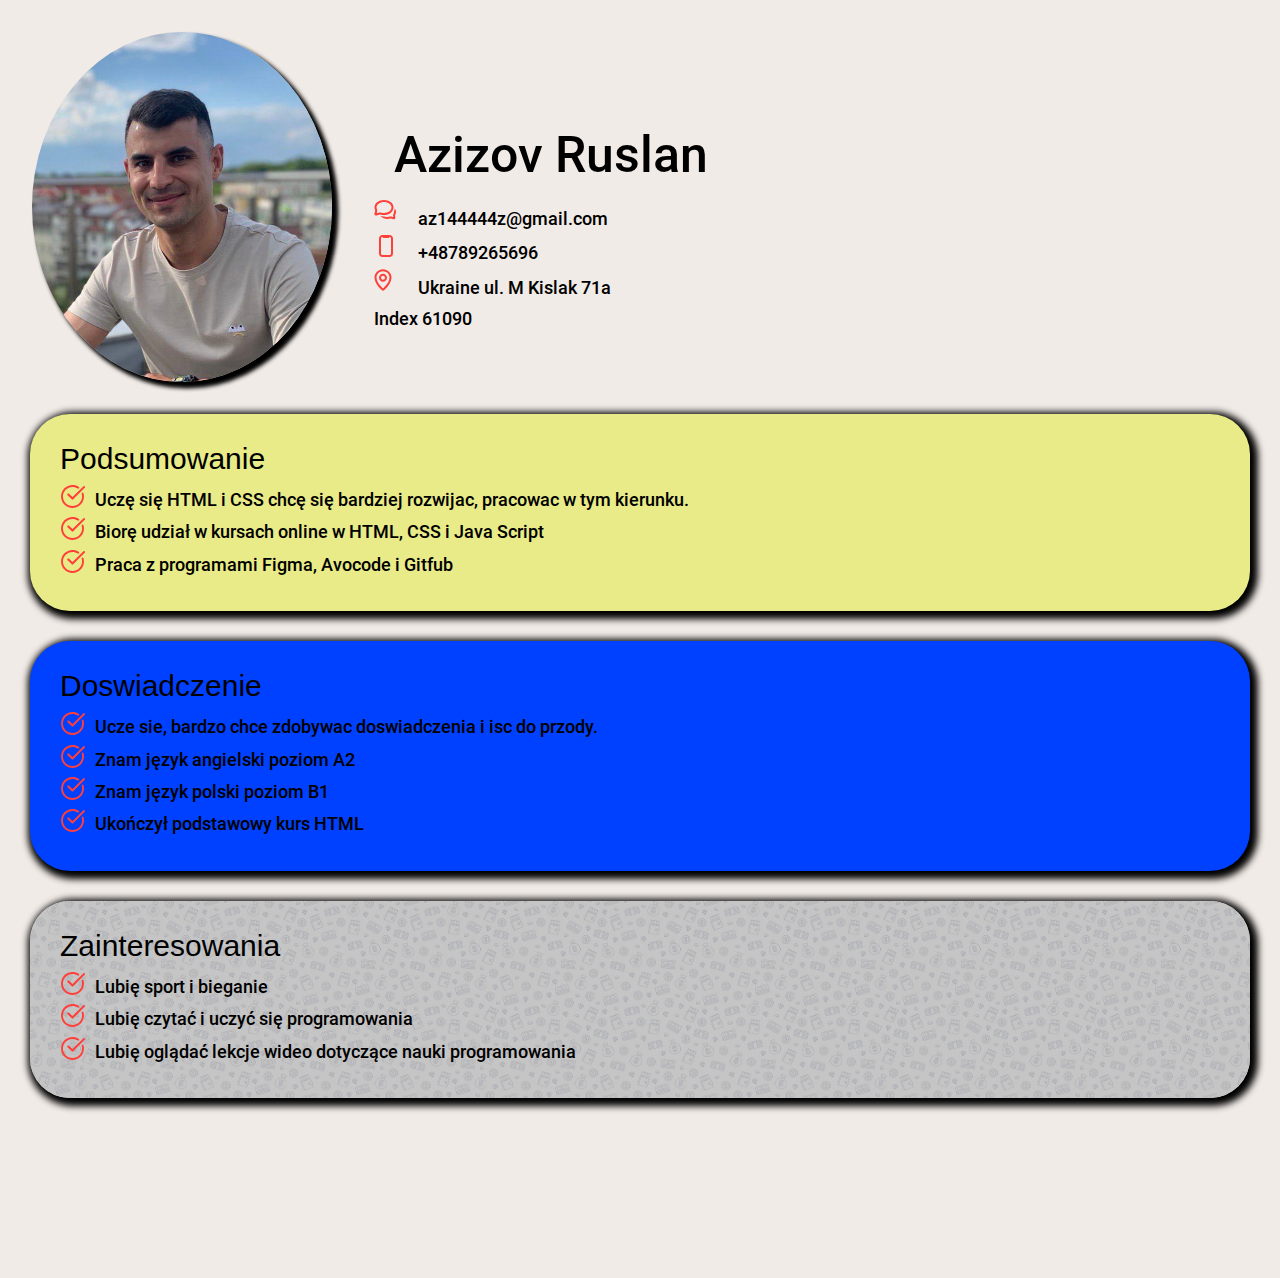
==== index.html @ 08208884 "Add files via upload" ====
<!DOCTYPE html>
<html lang="pl">
<head>
    <meta charset="UTF-8">
    <meta http-equiv="X-UA-Compatible" content="IE=edge">
    <meta name="viewport" content="width=device-width, initial-scale=1.0">
    <title>Azizov Ruslan CV</title>
     <link rel="stylesheet" href="css/style.css">
</head>
<body>
    <div class="container__body">
        <table>
            <td>
                <div class="container__img img">
                    <img class="img" src="img/IMG_7092 2.JPG" alt="It is my photo">
                 </div>
            </td>
            <td>
                <div class="container__text-content">
                    <h1>Azizov Ruslan</h1>
                        <ul class="container__list">
                            <li class="container__list__mail">
                                az144444z@gmail.com
                            </li>
                            <li class="container__list__tel">
                                +48789265696
                            </li>
                            <li class="container__list__map">
                                Ukraine
                                ul. M Kislak 71a <br>
                                Index 61090
                            </li>
                        </ul>
                 </div>
            </td>
        </table>

                <div class="container__item">
                <div class="container__item__work work">
                    <h2 class="work__title">Podsumowanie</h2>
                    <ul>
                        <li class="work__list">
                            Uczę się HTML i CSS chcę się bardziej rozwijac, pracowac w tym kierunku.
                        </li>
                        <li class="work__list">
                            Biorę udział w kursach online w HTML, CSS i Java Script
                        </li>
                        <li class="work__list">
                            Praca z programami Figma, Avocode i Gitfub
                        </li>
                    </ul>
                </div>

                    <div class="container__item__hobby hobby">
                        <h2 class="hobby__title">Doswiadczenie</h2>
                        <ul>
                            <li class="hobby__list">
                                Ucze sie, bardzo chce zdobywac doswiadczenia i isc do przody.
                            </li>
                            <li class="hobby__list">
                                 Znam język angielski poziom A2
                            </li>
                            <li class="hobby__list">
                                Znam język polski poziom B1
                            </li>
                            <li class="hobby__list">
                            Ukończył podstawowy kurs HTML
                          </li>
                        </ul>
                </div>

                <div class="container__item__survey survey">
                    <h2 class="survey__title">Zainteresowania</h2>
                        <ul>
                            <li class="survey__list">
                                Lubię sport i bieganie
                            </li>
                            <li class="survey__list">
                                Lubię czytać i uczyć się programowania
                            </li>
                            <li class="survey__list">
                              Lubię oglądać lekcje wideo dotyczące nauki programowania
                            </li>
                        </ul>
                </div>
            </div>
    </div>
    <br><br><br><br><br><br><br><br><br><br>
</body>
</html>
---- css/style.css ----
*{
    padding: 0;
    margin: 0;
    border: 0;  
}
*,*:before,*:after{
-moz-box-sizing: border-box;
-webkit-box-sizing: border-box;
box-sizing: border-box;
}

:focus,:active{outline: none;}
a:focus,a:active{outline: none;}

nav,footer,header,aside{display: block;}

html,body{
    height: 100%;
    width: 100%;
    font-size: 100%;
    line-height: 1;
    font-size: 14px;
    -ms-text-size-adjust: 100%;
    -moz-text-size-adjust: 100%;
    -webkit-text-size-adjust: 100%;
}

input,button,textarea{font-family: inherit;}

input::-ms-clear{display: none;}
button{cursor: pointer;}
button::-moz-focus-inner {padding: 0; border: 0;}
a,a:visited{text-decoration:none;}
a:hover{text-decoration: none;}
ul li{list-style: none;}
img{vertical-align: top;}

h1,h2,h3,h4,h5,h6{font-size:inherit;font-weight: 400;}
/* ---------------------------- */

@font-face {
    font-family: "Roboto";
    src: url("../fonts/Roboto-Medium.woff2") format("woff2"), url("../fonts/Roboto-Medium.woff") format("woff");
    font-display: swap;
    font-weight: 500;
    font-style: normal;
}

[class*="-container"]{
    max-width: 1000px;
    margin: 0 auto;
}


body{ 
    padding: 30px;
    background:rgb(241, 235, 231) ;
    font-family: Roboto;
    font-size: 18px;
}
.container__img{
    line-height: 140%;
    margin-right: 50px;
}

container__text-content,h1{
    color: #000;
    font-size: 50px;
    margin: 20px;
}

.container__list{
    line-height: 170%;
    position: relative;
}

.container__list__mail::before{
    background: url(../img/1.svg)  0 0  no-repeat;
    content: "";
    width: 25px;
    height: 25px;
    display: inline-block;
    margin-right: 15px;
}

.container__list__mail:hover::before{
    transition: all 0.8s ease 0s;
    transform: scale(1.5);
}



.container__list__tel::before{
    background: url(../img/2.svg)  0 0  no-repeat;
    content: "";
    width: 25px;
    height: 25px;
    display: inline-block;
    margin-right: 15px;
}

.container__list__tel:hover::before{
    transition: all 0.8s ease 0s;
    transform: scale(1.5);
}


.container__list__map::before{
    background: url(../img/Pin/Pin.svg)  0 0  no-repeat;
    content: "";
    width: 25px;
    height: 25px;
    display: inline-block;
    margin-right: 15px;
}

.container__list__map:hover::before{
    transition: all 0.8s ease 0s;
    transform: scale(1.5);
}

.img{
    max-height: 350px;
    max-width: 300px;
    border-radius: 50%;
    box-shadow: 5px 5px 5px;
    margin-bottom: 30px;
    margin-right: 40px;
    height: 100%;
    width: 100%;
}


.container__item__work{
    position: relative;
    min-height: 150px;
    min-width: 700px;
    background: rgb(232, 235, 135);
    box-shadow: 3px 3px 7px 5px;
    border-radius: 40px;
    margin-bottom: 30px;
    padding: 30px;
}

.work__title{
    margin-bottom: 10px;
    font-family: Arial, Helvetica, sans-serif;
    font-size: 30px;
}

.work__list{
    background: url(../img/check.svg) 0 0 / 25px no-repeat;
    position: relative;
    top: 0;
    left: 0;
    padding-left: 35px;
    line-height: 180%;
}

.container__item__hobby{
    min-height: 150px;
    min-width: 700px;
    box-shadow: 3px 3px 7px 5px;
    border-radius: 40px;
    margin-bottom: 30px;
    padding: 30px;
    background: #0041ff
}

.hobby__title{
    margin-bottom: 10px;
    font-family: Arial, Helvetica, sans-serif;  
    font-size: 30px;
}

.hobby__list{
    background: url(../img/check.svg) 0 0 / 25px no-repeat;
    position: relative;
    top: 0;
    left: 0;
    padding-left: 35px;
    line-height: 180%;
}

.container__item__survey{
    min-height: 150px;
    min-width: 700px;
    box-shadow: 3px 3px 7px 5px;
    border-radius: 40px;
    padding: 30px;
    background: url(../img/bg_repeat.jpg) 0 0 / 100px repeat;
}

.survey__title{
    margin-bottom: 10px;
    font-family: Arial, Helvetica, sans-serif;  
    font-size: 30px;   
}

.survey__list{
    background: url(../img/check.svg) 0 0 / 25px no-repeat;
    position: relative;
    top: 0;
    left: 0;
    padding-left: 35px;
    line-height: 180%;
    line-height: 180%; 
}
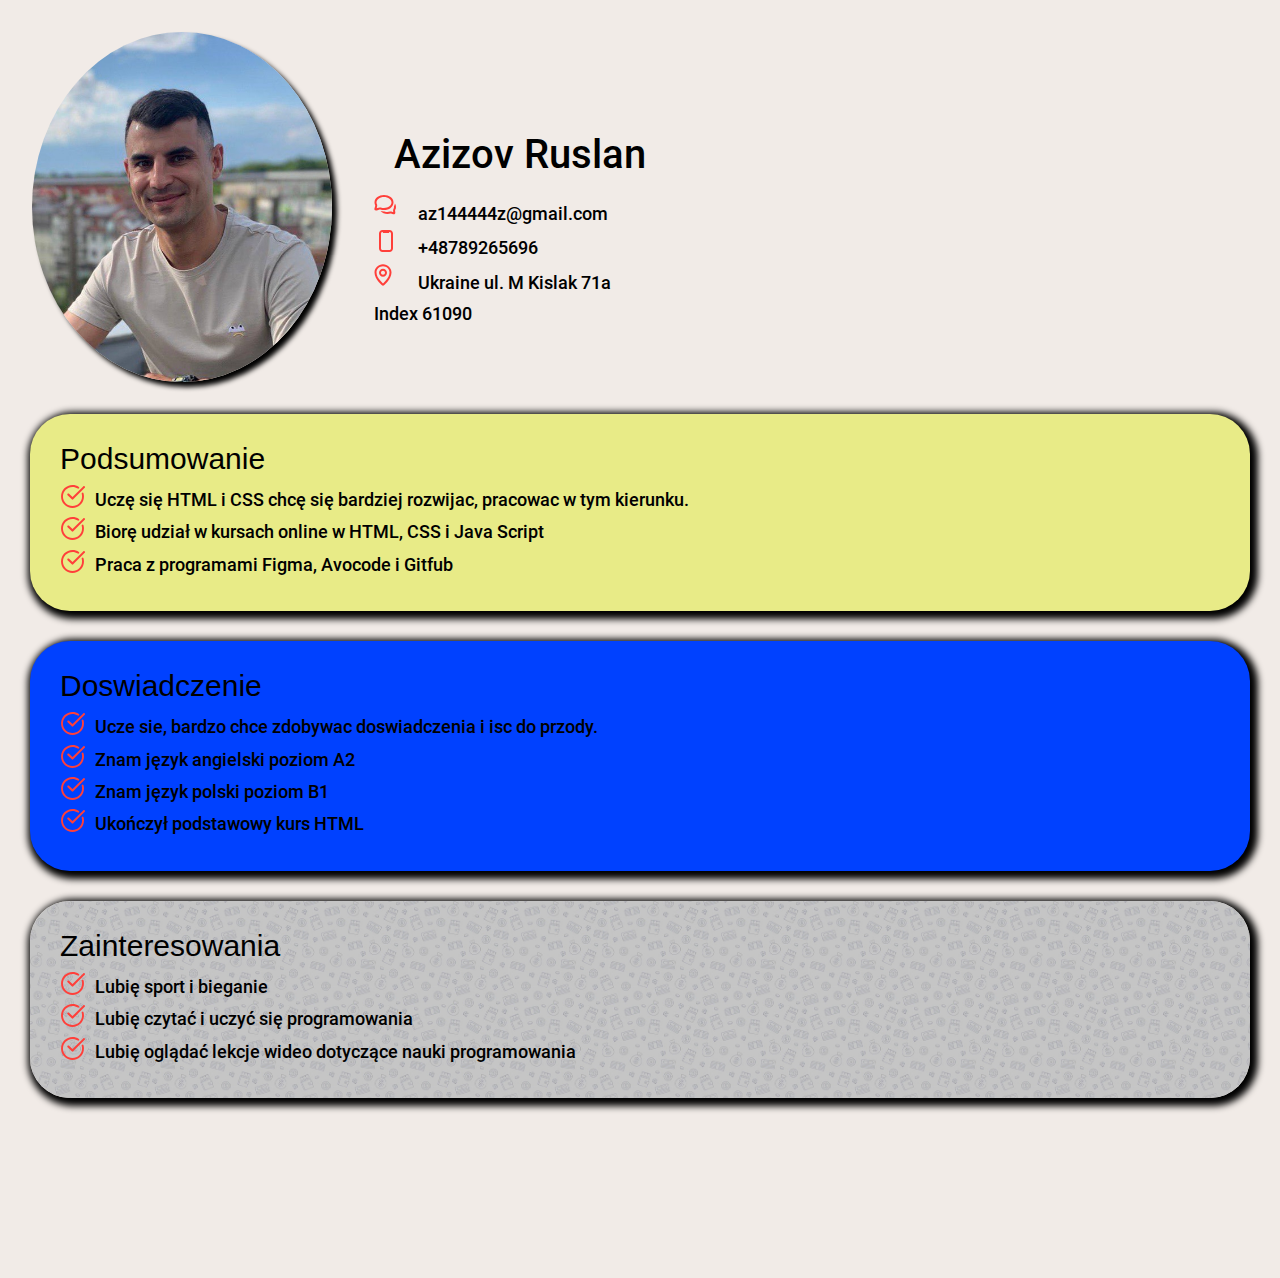
==== commit b10e96b0: "Add files via upload" ====
--- a/index.html
+++ b/index.html
@@ -11,13 +11,11 @@
     <div class="container__body">
         <table>
             <td>
-                <div class="container__img img">
-                    <img class="img" src="img/IMG_7092 2.JPG" alt="It is my photo">
-                 </div>
+                <img class="container__img" src="img/IMG_7092 2.JPG" alt="It is my photo">
             </td>
             <td>
-                <div class="container__text-content">
-                    <h1>Azizov Ruslan</h1>
+                <div class="container__content">
+                    <h1 class="container__title">Azizov Ruslan</h1>
                         <ul class="container__list">
                             <li class="container__list__mail">
                                 az144444z@gmail.com
--- a/css/style.css
+++ b/css/style.css
@@ -58,15 +58,11 @@
     font-family: Roboto;
     font-size: 18px;
 }
-.container__img{
-    line-height: 140%;
-    margin-right: 50px;
-}
-
-container__text-content,h1{
+
+.container__title{
     color: #000;
-    font-size: 50px;
     margin: 20px;
+    font-size: 40px;
 }
 
 .container__list{
@@ -119,7 +115,7 @@
     transform: scale(1.5);
 }
 
-.img{
+.container__img{
     max-height: 350px;
     max-width: 300px;
     border-radius: 50%;
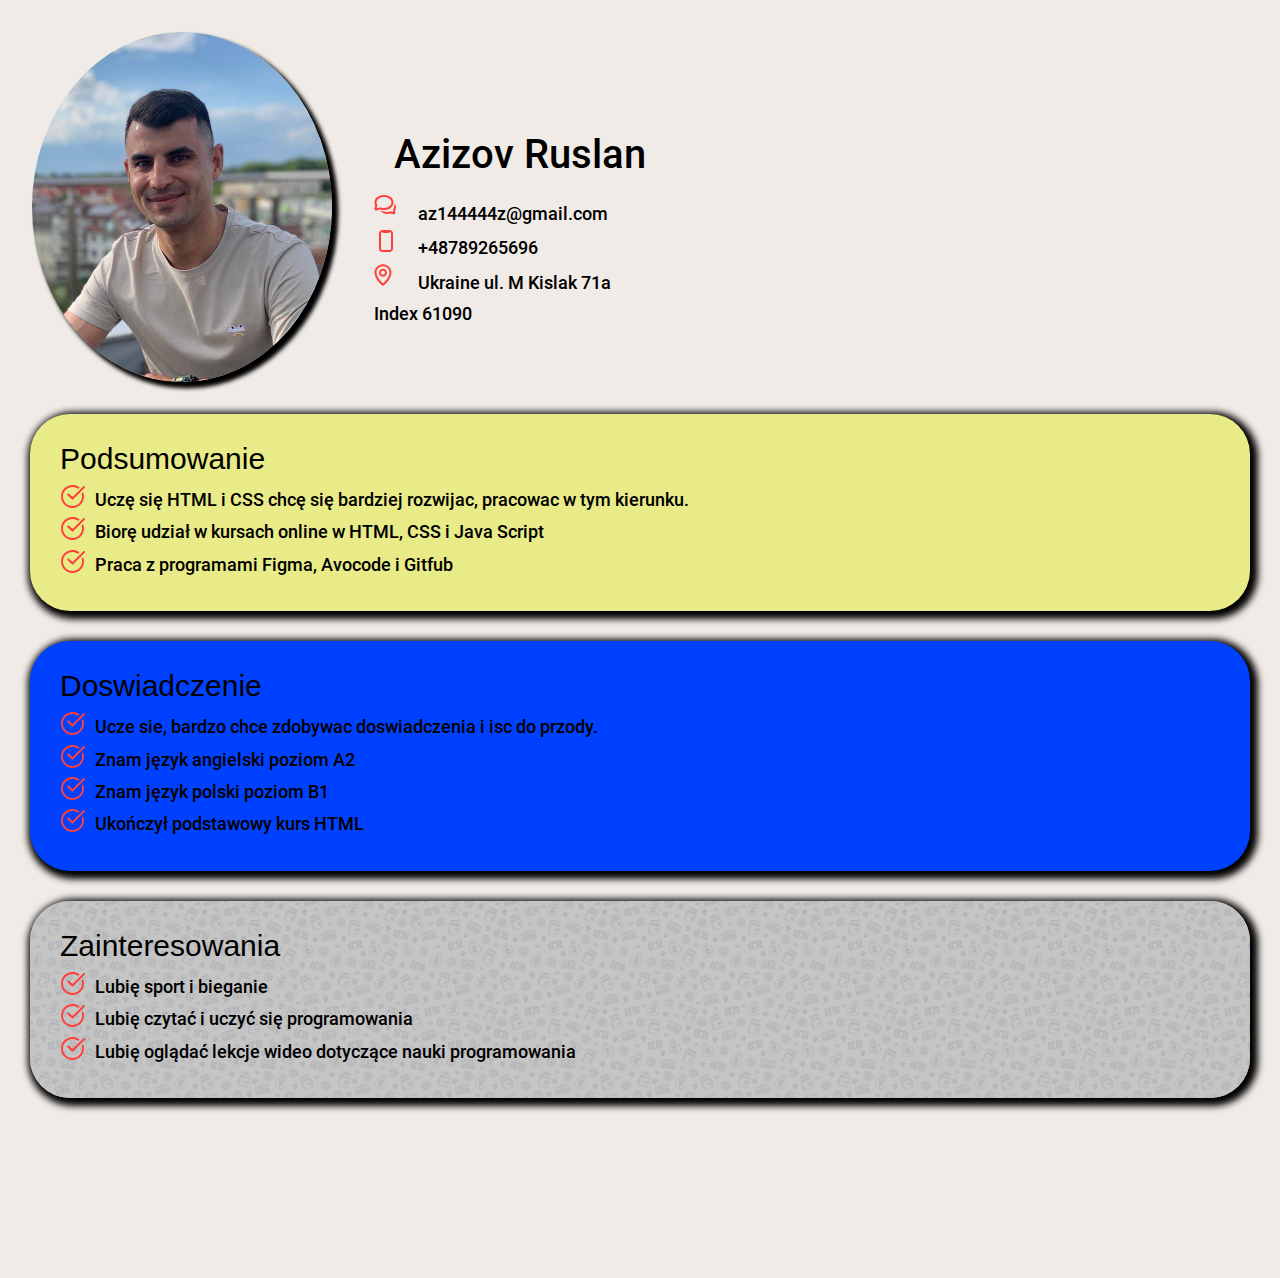
==== commit 00b91378: "Add files via upload" ====
--- a/index.html
+++ b/index.html
@@ -11,7 +11,9 @@
     <div class="container__body">
         <table>
             <td>
-                <img class="container__img" src="img/IMG_7092 2.JPG" alt="It is my photo">
+                <div class="container__img img">
+                <img class="img" src="img/IMG_7092 2.JPG" alt="It is my photo">
+            </div>
             </td>
             <td>
                 <div class="container__content">
--- a/css/style.css
+++ b/css/style.css
@@ -115,9 +115,11 @@
     transform: scale(1.5);
 }
 
-.container__img{
+.img{
     max-height: 350px;
     max-width: 300px;
+    min-height: 100px;
+    min-width: 100px;
     border-radius: 50%;
     box-shadow: 5px 5px 5px;
     margin-bottom: 30px;
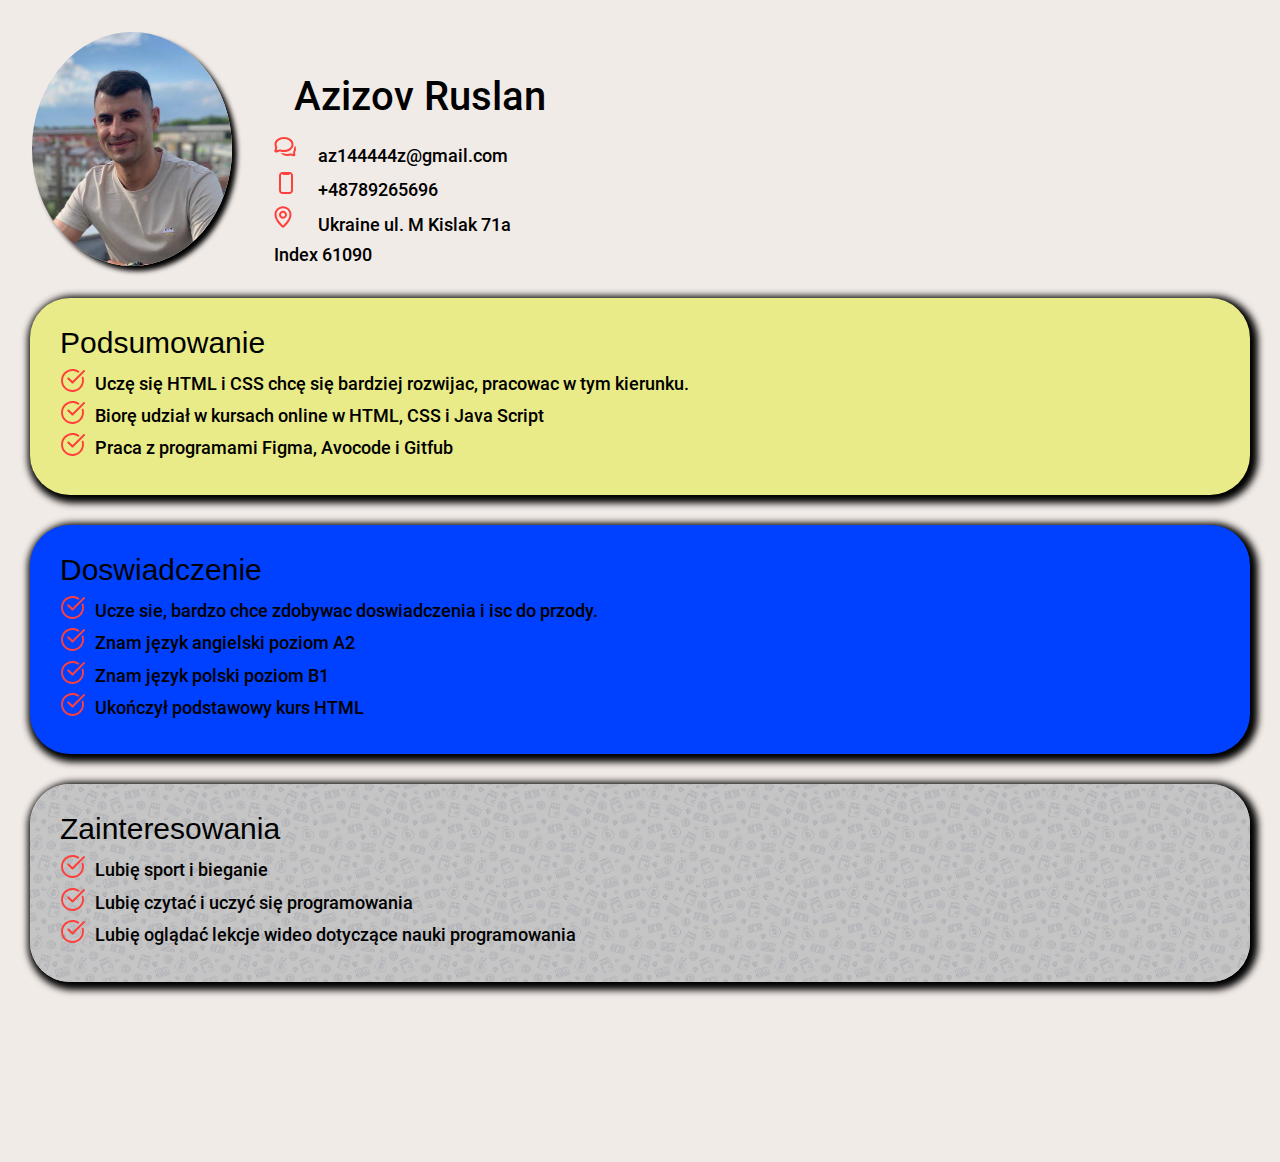
==== commit b493ca96: "Add files via upload" ====
--- a/index.html
+++ b/index.html
@@ -9,10 +9,11 @@
 </head>
 <body>
     <div class="container__body">
+        <div class="container__table">
         <table>
             <td>
-                <div class="container__img img">
-                <img class="img" src="img/IMG_7092 2.JPG" alt="It is my photo">
+                <div class="container">
+                <img class="container__img" src="img/IMG_7092 2.JPG" alt="It is my photo">
             </div>
             </td>
             <td>
@@ -34,7 +35,7 @@
                  </div>
             </td>
         </table>
-
+    </div>
                 <div class="container__item">
                 <div class="container__item__work work">
                     <h2 class="work__title">Podsumowanie</h2>
--- a/css/style.css
+++ b/css/style.css
@@ -115,11 +115,9 @@
     transform: scale(1.5);
 }
 
-.img{
-    max-height: 350px;
-    max-width: 300px;
-    min-height: 100px;
-    min-width: 100px;
+.container__img{
+    max-width: 250px;
+    max-width: 200px;
     border-radius: 50%;
     box-shadow: 5px 5px 5px;
     margin-bottom: 30px;
